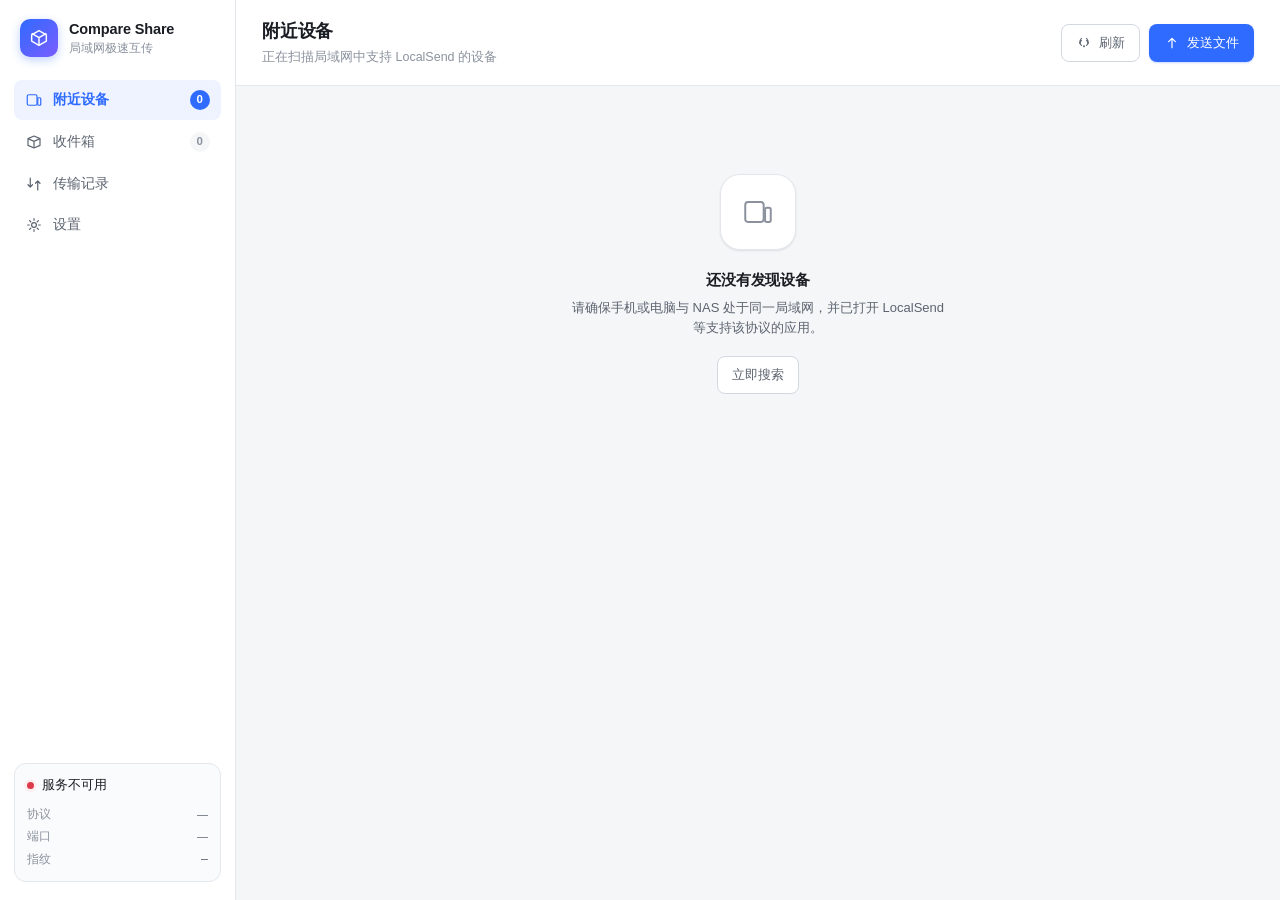
==== CompareShare/app/server/compareshare/webui/index.html @ 33d663fc "首个版本：基于 LocalSend v2.2 协议的飞牛 fnOS 互传应用 - 完整实现 LocalSend v2.2：多播发现、双向收发、会话管理、PIN 校验、SHA-256 校验 - 飞牛原生" ====
<!DOCTYPE html>
<html lang="zh-CN">
<head>
<meta charset="UTF-8">
<meta name="viewport" content="width=device-width, initial-scale=1.0">
<title>Compare Share</title>
<link rel="icon" href="images/icon_64.png">
<link rel="stylesheet" href="app.css">
</head>
<body>
<div class="app">
  <aside class="sidebar">
    <div class="brand">
      <div class="brand-mark">
        <svg viewBox="0 0 24 24" fill="none" aria-hidden="true">
          <path d="M4 8.5 12 4l8 4.5v7L12 20l-8-4.5v-7Z" stroke="currentColor" stroke-width="1.6" stroke-linejoin="round"/>
          <path d="M12 11.5 20 7m-8 4.5L4 7m8 4.5V20" stroke="currentColor" stroke-width="1.6" stroke-linejoin="round"/>
        </svg>
      </div>
      <div class="brand-text">
        <strong>Compare Share</strong>
        <span id="brandSub">局域网极速互传</span>
      </div>
    </div>

    <nav class="nav">
      <button class="nav-item is-active" data-view="devices">
        <svg viewBox="0 0 24 24" fill="none"><rect x="3" y="5" width="13" height="14" rx="2" stroke="currentColor" stroke-width="1.6"/><rect x="17" y="9" width="4" height="10" rx="1.2" stroke="currentColor" stroke-width="1.6"/></svg>
        <span>附近设备</span><em id="navPeerCount">0</em>
      </button>
      <button class="nav-item" data-view="inbox">
        <svg viewBox="0 0 24 24" fill="none"><path d="M4 7.5 12 4l8 3.5v9L12 20l-8-3.5v-9Z" stroke="currentColor" stroke-width="1.6" stroke-linejoin="round"/><path d="M4 7.5 12 11l8-3.5M12 11v9" stroke="currentColor" stroke-width="1.6"/></svg>
        <span>收件箱</span><em id="navFileCount">0</em>
      </button>
      <button class="nav-item" data-view="transfers">
        <svg viewBox="0 0 24 24" fill="none"><path d="M7 4v12m0 0-3-3m3 3 3-3M17 20V8m0 0 3 3m-3-3-3 3" stroke="currentColor" stroke-width="1.6" stroke-linecap="round" stroke-linejoin="round"/></svg>
        <span>传输记录</span>
      </button>
      <button class="nav-item" data-view="settings">
        <svg viewBox="0 0 24 24" fill="none"><circle cx="12" cy="12" r="3.2" stroke="currentColor" stroke-width="1.6"/><path d="M12 3.6v2.2M12 18.2v2.2M20.4 12h-2.2M5.8 12H3.6M17.9 6.1l-1.6 1.6M7.7 16.3l-1.6 1.6M17.9 17.9l-1.6-1.6M7.7 7.7 6.1 6.1" stroke="currentColor" stroke-width="1.6" stroke-linecap="round"/></svg>
        <span>设置</span>
      </button>
    </nav>

    <div class="status-card" id="statusCard">
      <div class="status-row"><span class="dot" id="statusDot"></span><span id="statusText">正在连接…</span></div>
      <dl class="status-meta">
        <div><dt>协议</dt><dd id="metaProtocol">—</dd></div>
        <div><dt>端口</dt><dd id="metaPort">—</dd></div>
        <div><dt>指纹</dt><dd id="metaFingerprint" class="mono">—</dd></div>
      </dl>
    </div>
  </aside>

  <main class="main">
    <header class="topbar">
      <div class="topbar-title">
        <h1 id="viewTitle">附近设备</h1>
        <p id="viewSub">正在扫描局域网中支持 LocalSend 的设备</p>
      </div>
      <div class="topbar-actions">
        <button class="btn btn-ghost" id="btnAnnounce" title="立即广播一次，加快设备发现">
          <svg viewBox="0 0 24 24" fill="none"><path d="M12 18.5a1.5 1.5 0 1 0 0-3 1.5 1.5 0 0 0 0 3Z" fill="currentColor"/><path d="M8.2 15.8a5.4 5.4 0 0 1 0-7.6M15.8 8.2a5.4 5.4 0 0 1 0 7.6M5.5 12.6a8.6 8.6 0 0 1 0-1.2M5.5 11.4a8.6 8.6 0 0 1 2.7-6.4M18.5 12.6a8.6 8.6 0 0 0 0-1.2M18.5 11.4a8.6 8.6 0 0 0-2.7-6.4" stroke="currentColor" stroke-width="1.6" stroke-linecap="round"/></svg>
          刷新
        </button>
        <button class="btn btn-primary" id="btnPickSend">
          <svg viewBox="0 0 24 24" fill="none"><path d="M12 19V5m0 0-5 5m5-5 5 5" stroke="currentColor" stroke-width="1.8" stroke-linecap="round" stroke-linejoin="round"/></svg>
          发送文件
        </button>
      </div>
    </header>

    <div class="content">
      <!-- 附近设备 -->
      <section class="view is-active" data-view="devices">
        <div id="peerList" class="peer-grid"></div>
        <div class="empty" id="peerEmpty">
          <div class="empty-art">
            <svg viewBox="0 0 24 24" fill="none"><rect x="3" y="5" width="13" height="14" rx="2" stroke="currentColor" stroke-width="1.4"/><rect x="17" y="9" width="4" height="10" rx="1.2" stroke="currentColor" stroke-width="1.4"/></svg>
          </div>
          <h3>还没有发现设备</h3>
          <p>请确保手机或电脑与 NAS 处于同一局域网，并已打开 LocalSend 等支持该协议的应用。</p>
          <button class="btn btn-ghost" id="btnAnnounce2">立即搜索</button>
        </div>
      </section>

      <!-- 收件箱 -->
      <section class="view" data-view="inbox">
        <div class="panel">
          <div class="panel-head">
            <div>
              <h2>已接收文件</h2>
              <p class="muted" id="inboxPath">—</p>
            </div>
            <button class="btn btn-ghost" id="btnRefreshFiles">刷新</button>
          </div>
          <div id="fileList" class="file-list"></div>
        </div>
      </section>

      <!-- 传输记录 -->
      <section class="view" data-view="transfers">
        <div class="panel">
          <div class="panel-head">
            <div>
              <h2>传输记录</h2>
              <p class="muted">最近 100 条收发记录</p>
            </div>
            <button class="btn btn-ghost" id="btnRefreshTransfers">刷新</button>
          </div>
          <div id="transferList" class="transfer-list"></div>
        </div>
      </section>

      <!-- 设置 -->
      <section class="view" data-view="settings">
        <div class="panel">
          <div class="panel-head"><div><h2>设备信息</h2><p class="muted">在其它设备的互传列表里显示的名字</p></div></div>
          <div class="form-row">
            <label for="inpAlias">设备名称</label>
            <input id="inpAlias" type="text" placeholder="例如：书房 NAS">
          </div>
          <div class="form-row">
            <label for="selType">设备类型</label>
            <select id="selType">
              <option value="server">服务器</option>
              <option value="desktop">桌面电脑</option>
              <option value="headless">无头设备</option>
              <option value="mobile">移动设备</option>
            </select>
          </div>
        </div>

        <div class="panel">
          <div class="panel-head"><div><h2>接收目录</h2><p class="muted">收到的文件保存位置</p></div></div>
          <div class="form-row">
            <label for="inpDownloadDir">下载目录</label>
            <input id="inpDownloadDir" type="text" placeholder="/vol1/1000/音乐">
          </div>

          <div class="auth-box" id="authBox">
            <div class="auth-head">
              <h3>飞牛目录授权</h3>
              <span class="auth-state" id="authState">检测中…</span>
            </div>
            <p class="muted auth-desc">
              应用以独立的包用户身份运行，访问个人目录需要先在飞牛系统中授权。
            </p>
            <div class="auth-paths" id="authPaths"></div>
            <ol class="auth-guide" id="authGuide" hidden>
              <li>打开 <strong>应用中心 → 已安装</strong></li>
              <li>找到 <strong>Compare Share</strong>，点击 <strong>应用设置</strong></li>
              <li>进入 <strong>访问权限</strong>，点击 <strong>选择允许访问的文件夹</strong></li>
              <li>选中要存放接收文件的目录（如 <code>/vol1/1000/音乐</code>），保存后回到本页点「刷新授权状态」</li>
            </ol>
            <div class="auth-actions">
              <button class="btn btn-primary" id="btnPickDir">选择并授权目录</button>
              <button class="btn btn-ghost" id="btnAuthCurrent">授权当前路径</button>
              <button class="btn btn-ghost" id="btnRefreshAuth">刷新授权状态</button>
              <button class="btn btn-ghost" id="btnOpenAppSetting">打开系统应用设置</button>
            </div>
            <p class="auth-hint" id="authHint"></p>
          </div>
        </div>

        <div class="panel">
          <div class="panel-head"><div><h2>传输安全</h2><p class="muted">控制传输是否加密与是否需要确认</p></div></div>
          <div class="switch-row">
            <div><strong>HTTPS 加密</strong><p class="muted">使用自签证书加密传输内容，对端首次连接需确认指纹</p></div>
            <label class="switch"><input type="checkbox" id="chkHttps"><span></span></label>
          </div>
          <div class="switch-row">
            <div><strong>自动接收</strong><p class="muted">关闭后，对方发送时需在本页确认</p></div>
            <label class="switch"><input type="checkbox" id="chkAutoAccept"><span></span></label>
          </div>
          <div class="switch-row">
            <div><strong>接收 PIN 码</strong><p class="muted">开启后，发送方需输入 PIN 才能传输</p></div>
            <label class="switch"><input type="checkbox" id="chkPin"><span></span></label>
          </div>
          <div class="pin-row" id="pinRow" hidden>
            <span class="pin-value mono" id="pinValue">------</span>
            <button class="btn btn-ghost" id="btnNewPin">重新生成</button>
          </div>
        </div>

        <div class="panel">
          <div class="panel-head"><div><h2>网络</h2><p class="muted">协议监听端口与广播间隔</p></div></div>
          <div class="form-row">
            <label for="inpPort">协议端口</label>
            <input id="inpPort" type="number" min="1" max="65535" placeholder="53317">
          </div>
          <p class="muted small">LocalSend 默认使用 53317。修改后其它设备需手动指定端口才能发现本机。</p>
        </div>

        <div class="save-bar">
          <span id="saveHint" class="muted"></span>
          <button class="btn btn-primary" id="btnSaveConfig">保存设置</button>
        </div>
      </section>
    </div>
  </main>
</div>

<!-- 发送对话框 -->
<div class="modal" id="sendModal" hidden>
  <div class="modal-card">
    <header class="modal-head">
      <h2>发送到 <span id="sendTargetName">—</span></h2>
      <button class="icon-btn" id="btnCloseSend" aria-label="关闭">
        <svg viewBox="0 0 24 24" fill="none"><path d="m6 6 12 12M18 6 6 18" stroke="currentColor" stroke-width="1.8" stroke-linecap="round"/></svg>
      </button>
    </header>
    <div class="modal-body">
      <div class="crumb" id="browseCrumb"><span class="muted">选择一个目录</span></div>
      <div class="browse" id="browseList"></div>
    </div>
    <footer class="modal-foot">
      <span class="muted" id="sendSelection">未选择文件</span>
      <div class="modal-foot-actions">
        <button class="btn btn-ghost" id="btnCancelSend">取消</button>
        <button class="btn btn-primary" id="btnConfirmSend" disabled>开始发送</button>
      </div>
    </footer>
  </div>
</div>

<div class="toasts" id="toasts"></div>

<script src="app.js"></script>
</body>
</html>
---- CompareShare/app/server/compareshare/webui/app.css ----
/* Compare Share —— 桌面应用级界面样式 */

:root {
  --bg: #f5f6f8;
  --surface: #ffffff;
  --surface-2: #fafbfc;
  --border: #e4e7ec;
  --border-strong: #d3d8e0;
  --text: #1a1d23;
  --text-2: #5c6470;
  --text-3: #8b929e;
  --accent: #2f6bff;
  --accent-hover: #1f56e0;
  --accent-soft: #eef3ff;
  --success: #17a673;
  --success-soft: #e9f8f2;
  --warn: #d98216;
  --warn-soft: #fdf4e7;
  --danger: #dc3a4b;
  --danger-soft: #fdeef0;
  --radius: 12px;
  --radius-sm: 8px;
  --shadow-sm: 0 1px 2px rgba(16, 24, 40, .06), 0 1px 3px rgba(16, 24, 40, .04);
  --shadow: 0 4px 12px rgba(16, 24, 40, .08), 0 1px 3px rgba(16, 24, 40, .04);
  --shadow-lg: 0 16px 40px rgba(16, 24, 40, .16);
  --sidebar-w: 236px;
}

@media (prefers-color-scheme: dark) {
  :root {
    --bg: #14161a;
    --surface: #1c1f24;
    --surface-2: #21252b;
    --border: #2b3037;
    --border-strong: #3a4048;
    --text: #e9ecf0;
    --text-2: #a4acb8;
    --text-3: #737b87;
    --accent: #5a8bff;
    --accent-hover: #7099ff;
    --accent-soft: #1e2a44;
    --success: #3dc394;
    --success-soft: #16302a;
    --warn: #e0a04a;
    --warn-soft: #33281a;
    --danger: #f0616f;
    --danger-soft: #382024;
    --shadow-sm: 0 1px 2px rgba(0, 0, 0, .3);
    --shadow: 0 4px 12px rgba(0, 0, 0, .35);
    --shadow-lg: 0 16px 40px rgba(0, 0, 0, .5);
  }
}

* { box-sizing: border-box; }

html, body {
  margin: 0; padding: 0; height: 100%;
  background: var(--bg); color: var(--text);
  font-family: -apple-system, BlinkMacSystemFont, "Segoe UI", "PingFang SC",
    "Hiragino Sans GB", "Microsoft YaHei", "Source Han Sans SC", sans-serif;
  font-size: 14px; line-height: 1.55;
  -webkit-font-smoothing: antialiased;
}

.mono { font-family: ui-monospace, SFMono-Regular, "SF Mono", Menlo, Consolas, monospace; }
.muted { color: var(--text-2); }
.small { font-size: 12.5px; }
h1, h2, h3 { margin: 0; font-weight: 650; letter-spacing: -.01em; }

.app { display: flex; height: 100vh; overflow: hidden; }

/* ---------- 侧栏 ---------- */

.sidebar {
  width: var(--sidebar-w); flex: 0 0 var(--sidebar-w);
  background: var(--surface); border-right: 1px solid var(--border);
  display: flex; flex-direction: column; padding: 18px 14px;
  gap: 22px; overflow-y: auto;
}

.brand { display: flex; align-items: center; gap: 11px; padding: 0 6px; }
.brand-mark {
  width: 38px; height: 38px; border-radius: 10px; flex: 0 0 38px;
  background: linear-gradient(135deg, var(--accent), #7b5cff);
  color: #fff; display: grid; place-items: center;
  box-shadow: 0 3px 10px rgba(47, 107, 255, .3);
}
.brand-mark svg { width: 22px; height: 22px; }
.brand-text { display: flex; flex-direction: column; min-width: 0; }
.brand-text strong { font-size: 14.5px; font-weight: 680; letter-spacing: -.01em; }
.brand-text span { font-size: 11.5px; color: var(--text-3); }

.nav { display: flex; flex-direction: column; gap: 2px; }
.nav-item {
  display: flex; align-items: center; gap: 10px;
  padding: 9px 11px; border: none; border-radius: var(--radius-sm);
  background: transparent; color: var(--text-2);
  font: inherit; font-weight: 500; text-align: left; cursor: pointer;
  transition: background .13s, color .13s;
}
.nav-item svg { width: 18px; height: 18px; flex: 0 0 18px; }
.nav-item span { flex: 1; }
.nav-item em {
  font-style: normal; font-size: 11.5px; font-weight: 600;
  background: var(--bg); color: var(--text-3);
  padding: 1px 7px; border-radius: 20px; min-width: 20px; text-align: center;
}
.nav-item:hover { background: var(--surface-2); color: var(--text); }
.nav-item.is-active { background: var(--accent-soft); color: var(--accent); font-weight: 600; }
.nav-item.is-active em { background: var(--accent); color: #fff; }

.status-card {
  margin-top: auto; background: var(--surface-2);
  border: 1px solid var(--border); border-radius: var(--radius); padding: 12px;
}
.status-row { display: flex; align-items: center; gap: 8px; font-size: 12.5px; font-weight: 550; }
.dot {
  width: 7px; height: 7px; border-radius: 50%; flex: 0 0 7px;
  background: var(--text-3); transition: background .2s;
}
.dot.ok { background: var(--success); box-shadow: 0 0 0 3px var(--success-soft); }
.dot.err { background: var(--danger); box-shadow: 0 0 0 3px var(--danger-soft); }
.status-meta { margin: 10px 0 0; display: flex; flex-direction: column; gap: 5px; }
.status-meta > div { display: flex; justify-content: space-between; gap: 8px; font-size: 11.5px; }
.status-meta dt { color: var(--text-3); }
.status-meta dd {
  margin: 0; color: var(--text-2); max-width: 130px;
  overflow: hidden; text-overflow: ellipsis; white-space: nowrap;
}

/* ---------- 主区 ---------- */

.main { flex: 1; display: flex; flex-direction: column; min-width: 0; }
.topbar {
  display: flex; align-items: center; justify-content: space-between;
  gap: 20px; padding: 18px 26px; border-bottom: 1px solid var(--border);
  background: var(--surface);
}
.topbar-title h1 { font-size: 18px; }
.topbar-title p { margin: 2px 0 0; font-size: 12.5px; color: var(--text-3); }
.topbar-actions { display: flex; gap: 9px; flex: 0 0 auto; }

.content { flex: 1; overflow-y: auto; padding: 24px 26px 40px; }
.view { display: none; animation: fade .22s ease; }
.view.is-active { display: block; }
@keyframes fade { from { opacity: 0; transform: translateY(5px); } to { opacity: 1; transform: none; } }

/* ---------- 按钮 ---------- */

.btn {
  display: inline-flex; align-items: center; gap: 7px;
  padding: 8px 14px; border-radius: var(--radius-sm);
  border: 1px solid transparent; font: inherit; font-weight: 550; font-size: 13px;
  cursor: pointer; white-space: nowrap; transition: background .13s, border-color .13s, transform .1s;
}
.btn svg { width: 16px; height: 16px; }
.btn:active { transform: scale(.985); }
.btn:disabled { opacity: .5; cursor: not-allowed; transform: none; }
.btn-primary { background: var(--accent); color: #fff; box-shadow: 0 1px 2px rgba(47,107,255,.25); }
.btn-primary:hover:not(:disabled) { background: var(--accent-hover); }
.btn-ghost { background: var(--surface); color: var(--text-2); border-color: var(--border-strong); }
.btn-ghost:hover:not(:disabled) { background: var(--surface-2); color: var(--text); border-color: var(--text-3); }
.icon-btn {
  width: 30px; height: 30px; border-radius: var(--radius-sm); border: none;
  background: transparent; color: var(--text-3); cursor: pointer; display: grid; place-items: center;
}
.icon-btn svg { width: 17px; height: 17px; }
.icon-btn:hover { background: var(--bg); color: var(--text); }

/* ---------- 设备卡片 ---------- */

.peer-grid { display: grid; grid-template-columns: repeat(auto-fill, minmax(258px, 1fr)); gap: 14px; }
.peer-card {
  background: var(--surface); border: 1px solid var(--border); border-radius: var(--radius);
  padding: 16px; display: flex; flex-direction: column; gap: 13px;
  box-shadow: var(--shadow-sm); transition: box-shadow .16s, border-color .16s, transform .16s;
}
.peer-card:hover { box-shadow: var(--shadow); border-color: var(--border-strong); transform: translateY(-1px); }
.peer-top { display: flex; align-items: center; gap: 12px; }
.peer-avatar {
  width: 42px; height: 42px; flex: 0 0 42px; border-radius: 11px;
  display: grid; place-items: center; font-size: 17px; font-weight: 650; color: #fff;
  background: linear-gradient(135deg, var(--accent), #7b5cff);
}
.peer-meta { min-width: 0; flex: 1; }
.peer-name {
  font-weight: 620; font-size: 14.5px; overflow: hidden;
  text-overflow: ellipsis; white-space: nowrap;
}
.peer-sub { font-size: 12px; color: var(--text-3); display: flex; align-items: center; gap: 6px; }
.peer-badge {
  font-size: 10.5px; font-weight: 600; padding: 2px 7px; border-radius: 20px;
  background: var(--success-soft); color: var(--success);
}
.peer-badge.off { background: var(--bg); color: var(--text-3); }
.peer-info { display: flex; flex-direction: column; gap: 3px; font-size: 12px; color: var(--text-2); }
.peer-info code {
  font-family: ui-monospace, monospace; font-size: 11.5px;
  background: var(--bg); padding: 1px 5px; border-radius: 4px;
}
.peer-card .btn { width: 100%; justify-content: center; }

/* ---------- 空态 ---------- */

.empty { text-align: center; padding: 64px 20px; max-width: 420px; margin: 0 auto; }
.empty-art {
  width: 76px; height: 76px; margin: 0 auto 18px; border-radius: 20px;
  background: var(--surface); border: 1px solid var(--border);
  display: grid; place-items: center; color: var(--text-3); box-shadow: var(--shadow-sm);
}
.empty-art svg { width: 34px; height: 34px; }
.empty h3 { font-size: 15px; margin-bottom: 6px; }
.empty p { color: var(--text-2); font-size: 13px; margin: 0 0 18px; }

/* ---------- 面板 ---------- */

.panel {
  background: var(--surface); border: 1px solid var(--border);
  border-radius: var(--radius); padding: 18px 20px; margin-bottom: 16px;
  box-shadow: var(--shadow-sm);
}
.panel-head {
  display: flex; align-items: flex-start; justify-content: space-between;
  gap: 16px; margin-bottom: 16px;
}
.panel-head h2 { font-size: 15px; }
.panel-head p { margin: 2px 0 0; font-size: 12.5px; }

.form-row { display: flex; align-items: center; gap: 16px; margin-bottom: 14px; }
.form-row label { flex: 0 0 92px; font-size: 13px; font-weight: 550; color: var(--text-2); }
.form-row input, .form-row select {
  flex: 1; padding: 9px 12px; border-radius: var(--radius-sm);
  border: 1px solid var(--border-strong); background: var(--surface-2);
  color: var(--text); font: inherit; font-size: 13px; min-width: 0;
  transition: border-color .13s, box-shadow .13s;
}
.form-row input:focus, .form-row select:focus {
  outline: none; border-color: var(--accent);
  box-shadow: 0 0 0 3px var(--accent-soft); background: var(--surface);
}

.switch-row {
  display: flex; align-items: center; justify-content: space-between;
  gap: 20px; padding: 12px 0; border-bottom: 1px solid var(--border);
}
.switch-row:last-child { border-bottom: none; padding-bottom: 0; }
.switch-row strong { font-size: 13.5px; font-weight: 580; display: block; }
.switch-row p { margin: 1px 0 0; font-size: 12px; }
.switch { position: relative; width: 42px; height: 24px; flex: 0 0 42px; cursor: pointer; }
.switch input { position: absolute; opacity: 0; width: 0; height: 0; }
.switch span {
  position: absolute; inset: 0; border-radius: 20px; background: var(--border-strong);
  transition: background .18s;
}
.switch span::after {
  content: ""; position: absolute; top: 3px; left: 3px;
  width: 18px; height: 18px; border-radius: 50%; background: #fff;
  box-shadow: 0 1px 3px rgba(0,0,0,.2); transition: transform .18s;
}
.switch input:checked + span { background: var(--accent); }
.switch input:checked + span::after { transform: translateX(18px); }

.pin-row { display: flex; align-items: center; gap: 12px; padding-top: 12px; }
.pin-value {
  font-size: 21px; font-weight: 650; letter-spacing: .16em;
  background: var(--accent-soft); color: var(--accent);
  padding: 6px 15px; border-radius: var(--radius-sm);
}

/* ---------- 飞牛授权 ---------- */

.auth-box {
  margin-top: 16px; padding: 15px 16px;
  background: var(--success-soft); border: 1px solid transparent;
  border-radius: var(--radius);
}
.auth-box.warn { background: var(--warn-soft); }
.auth-box.err { background: var(--danger-soft); }
.auth-head { display: flex; align-items: center; justify-content: space-between; gap: 12px; }
.auth-head h3 { font-size: 13.5px; }
.auth-state {
  font-size: 12px; font-weight: 600; padding: 3px 10px;
  border-radius: 20px; background: rgba(23,166,115,.14); color: var(--success);
}
.auth-box.warn .auth-state { background: rgba(217,130,22,.14); color: var(--warn); }
.auth-box.err .auth-state { background: rgba(220,58,75,.14); color: var(--danger); }
.auth-desc { margin: 6px 0 0; font-size: 12.5px; }
.auth-paths { display: flex; flex-direction: column; gap: 5px; margin-top: 11px; }
.auth-path {
  display: flex; align-items: center; gap: 8px; font-size: 12.5px;
  background: var(--surface); padding: 7px 11px; border-radius: var(--radius-sm);
  border: 1px solid var(--border);
}
.auth-path svg { width: 14px; height: 14px; color: var(--success); flex: 0 0 14px; }
.auth-path .p { font-family: ui-monospace, monospace; font-size: 11.5px; color: var(--text-2);
  overflow: hidden; text-overflow: ellipsis; white-space: nowrap; }
.auth-actions { display: flex; flex-wrap: wrap; gap: 8px; margin-top: 13px; }
.auth-hint { margin: 10px 0 0; font-size: 12px; color: var(--text-2); min-height: 18px; }

.auth-guide {
  margin: 12px 0 0; padding: 12px 14px 12px 30px;
  background: var(--surface); border: 1px solid var(--border);
  border-radius: var(--radius-sm); font-size: 12.5px; color: var(--text-2);
}
.auth-guide li { margin: 3px 0; }
.auth-guide li::marker { color: var(--text-3); }
.auth-guide strong { color: var(--text); font-weight: 600; }
.auth-guide code {
  font-family: ui-monospace, monospace; font-size: 11.5px;
  background: var(--bg); padding: 1px 5px; border-radius: 4px; color: var(--text);
}

/* ---------- 列表 ---------- */

.file-list, .transfer-list { display: flex; flex-direction: column; }
.list-row {
  display: flex; align-items: center; gap: 13px;
  padding: 11px 4px; border-bottom: 1px solid var(--border);
}
.list-row:last-child { border-bottom: none; }
.list-icon {
  width: 36px; height: 36px; flex: 0 0 36px; border-radius: 9px;
  background: var(--surface-2); border: 1px solid var(--border);
  display: grid; place-items: center; color: var(--text-3);
}
.list-icon svg { width: 17px; height: 17px; }
.list-icon.in { background: var(--success-soft); color: var(--success); border-color: transparent; }
.list-icon.out { background: var(--accent-soft); color: var(--accent); border-color: transparent; }
.list-main { flex: 1; min-width: 0; }
.list-title {
  font-size: 13.5px; font-weight: 550; overflow: hidden;
  text-overflow: ellipsis; white-space: nowrap;
}
.list-sub { font-size: 11.5px; color: var(--text-3); display: flex; gap: 10px; flex-wrap: wrap; }
.list-actions { display: flex; align-items: center; gap: 8px; flex: 0 0 auto; }
.list-empty { padding: 34px 10px; text-align: center; color: var(--text-3); font-size: 13px; }

.state-pill {
  font-size: 11px; font-weight: 600; padding: 2px 9px; border-radius: 20px;
  background: var(--bg); color: var(--text-2);
}
.state-pill.done { background: var(--success-soft); color: var(--success); }
.state-pill.failed { background: var(--danger-soft); color: var(--danger); }
.state-pill.transferring, .state-pill.connecting, .state-pill.preparing {
  background: var(--accent-soft); color: var(--accent);
}

.save-bar {
  display: flex; align-items: center; justify-content: flex-end; gap: 14px;
  padding: 4px 0 8px;
}

/* ---------- 弹窗 ---------- */

.modal {
  position: fixed; inset: 0; background: rgba(16, 24, 40, .45);
  display: grid; place-items: center; padding: 24px; z-index: 50;
  backdrop-filter: blur(2px); animation: fade .16s ease;
}
.modal[hidden] { display: none; }
.modal-card {
  width: min(660px, 100%); max-height: 82vh; background: var(--surface);
  border-radius: 16px; box-shadow: var(--shadow-lg);
  display: flex; flex-direction: column; overflow: hidden;
  animation: pop .19s cubic-bezier(.2, .9, .3, 1);
}
@keyframes pop { from { opacity: 0; transform: scale(.97) translateY(8px); } to { opacity: 1; transform: none; } }
.modal-head {
  display: flex; align-items: center; justify-content: space-between;
  gap: 16px; padding: 17px 20px; border-bottom: 1px solid var(--border);
}
.modal-head h2 { font-size: 15.5px; }
.modal-body { flex: 1; overflow-y: auto; padding: 14px 20px; }
.modal-foot {
  display: flex; align-items: center; justify-content: space-between;
  gap: 16px; padding: 14px 20px; border-top: 1px solid var(--border);
  background: var(--surface-2);
}
.modal-foot-actions { display: flex; gap: 9px; }

.crumb {
  font-size: 12.5px; padding: 8px 11px; background: var(--surface-2);
  border: 1px solid var(--border); border-radius: var(--radius-sm);
  margin-bottom: 10px; overflow-x: auto; white-space: nowrap;
}
.crumb button {
  border: none; background: none; color: var(--accent); cursor: pointer;
  font: inherit; font-size: 12.5px; padding: 0 3px;
}
.browse { display: flex; flex-direction: column; min-height: 180px; }
.browse-row {
  display: flex; align-items: center; gap: 11px; padding: 9px 10px;
  border-radius: var(--radius-sm); cursor: pointer; border: none;
  background: none; font: inherit; text-align: left; width: 100%;
  transition: background .12s;
}
.browse-row:hover { background: var(--surface-2); }
.browse-row.is-picked { background: var(--accent-soft); }
.browse-row svg { width: 17px; height: 17px; color: var(--text-3); flex: 0 0 17px; }
.browse-row.dir svg { color: var(--accent); }
.browse-row .nm { flex: 1; font-size: 13.5px; overflow: hidden; text-overflow: ellipsis; white-space: nowrap; }
.browse-row .sz { font-size: 11.5px; color: var(--text-3); }

/* ---------- Toast ---------- */

.toasts {
  position: fixed; bottom: 22px; right: 22px; z-index: 100;
  display: flex; flex-direction: column; gap: 9px; align-items: flex-end;
}
.toast {
  background: var(--surface); border: 1px solid var(--border);
  border-left: 3px solid var(--accent); border-radius: var(--radius-sm);
  padding: 11px 15px; box-shadow: var(--shadow); font-size: 13px;
  max-width: 360px; animation: slide .22s ease;
}
.toast.ok { border-left-color: var(--success); }
.toast.err { border-left-color: var(--danger); }
@keyframes slide { from { opacity: 0; transform: translateX(16px); } to { opacity: 1; transform: none; } }

@media (max-width: 760px) {
  .sidebar { position: fixed; inset: 0 auto 0 0; z-index: 40; transform: translateX(-100%); }
  .topbar { padding: 14px 16px; }
  .content { padding: 16px; }
  .form-row { flex-direction: column; align-items: stretch; gap: 6px; }
  .form-row label { flex: none; }
}
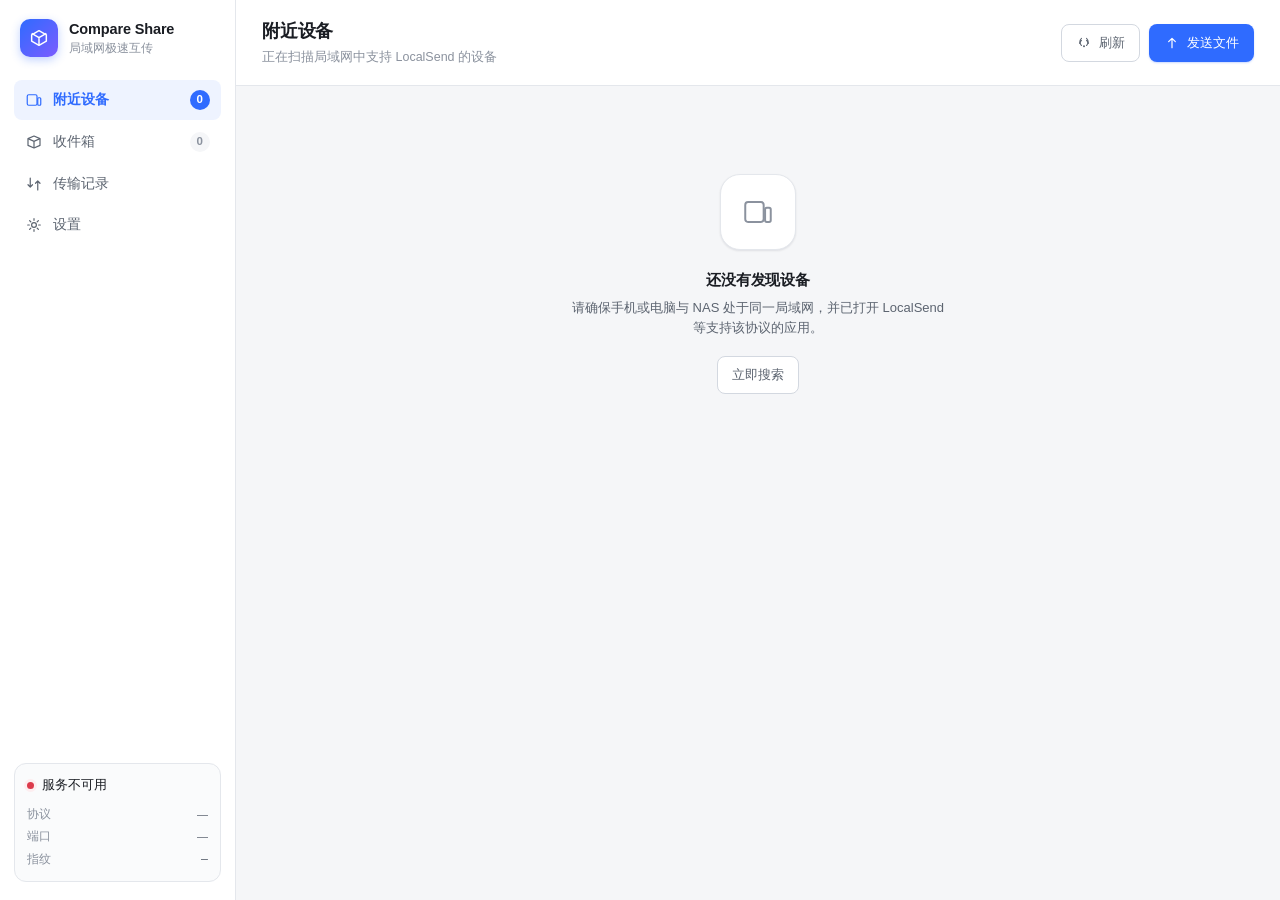
==== commit eb6f78f3: "v1.2.0：新增浏览器上传页（手机免安装传文件）" ====
--- a/CompareShare/app/server/compareshare/webui/index.html
+++ b/CompareShare/app/server/compareshare/webui/index.html
@@ -164,6 +164,25 @@
         </div>
 
         <div class="panel">
+          <div class="panel-head"><div><h2>浏览器上传</h2><p class="muted">手机不装应用，用浏览器即可传文件</p></div></div>
+          <div class="switch-row">
+            <div><strong>开启上传页</strong><p class="muted">开启后，手机浏览器打开下方地址即可发送文件</p></div>
+            <label class="switch"><input type="checkbox" id="chkWebUpload"><span></span></label>
+          </div>
+          <div class="upload-row" id="uploadRow">
+            <div class="qr-box" id="qrBox"></div>
+            <div class="qr-side">
+              <p class="muted small">手机扫码直达，或手动输入地址：</p>
+              <code class="upload-url" id="uploadUrl">—</code>
+              <div class="qr-actions">
+                <button class="btn btn-ghost" id="btnCopyUrl">复制地址</button>
+                <button class="btn btn-ghost" id="btnOpenUpload">打开上传页</button>
+              </div>
+            </div>
+          </div>
+        </div>
+
+        <div class="panel">
           <div class="panel-head"><div><h2>传输安全</h2><p class="muted">控制传输是否加密与是否需要确认</p></div></div>
           <div class="switch-row">
             <div><strong>HTTPS 加密</strong><p class="muted">使用自签证书加密传输内容，对端首次连接需确认指纹</p></div>
--- a/CompareShare/app/server/compareshare/webui/app.css
+++ b/CompareShare/app/server/compareshare/webui/app.css
@@ -291,6 +291,8 @@
   background: var(--surface); padding: 7px 11px; border-radius: var(--radius-sm);
   border: 1px solid var(--border);
 }
+.auth-path[data-path] { cursor: pointer; transition: border-color .13s, background .13s; }
+.auth-path[data-path]:hover { border-color: var(--accent); background: var(--accent-soft); }
 .auth-path svg { width: 14px; height: 14px; color: var(--success); flex: 0 0 14px; }
 .auth-path .p { font-family: ui-monospace, monospace; font-size: 11.5px; color: var(--text-2);
   overflow: hidden; text-overflow: ellipsis; white-space: nowrap; }
@@ -308,6 +310,33 @@
 .auth-guide code {
   font-family: ui-monospace, monospace; font-size: 11.5px;
   background: var(--bg); padding: 1px 5px; border-radius: 4px; color: var(--text);
+}
+
+/* ---------- 浏览器上传 ---------- */
+
+.upload-row { display: flex; gap: 18px; align-items: center; margin-top: 14px; }
+.qr-box {
+  flex: 0 0 148px; width: 148px; height: 148px;
+  background: #fff; border: 1px solid var(--border);
+  border-radius: var(--radius-sm); padding: 8px;
+  display: grid; place-items: center; overflow: hidden;
+}
+.qr-box svg { width: 100%; height: 100%; display: block; }
+.qr-box:empty::after {
+  content: "二维码加载中…"; font-size: 12px; color: #8b929e;
+}
+.qr-side { flex: 1; min-width: 0; display: flex; flex-direction: column; gap: 8px; }
+.upload-url {
+  font-family: ui-monospace, monospace; font-size: 12.5px;
+  background: var(--surface-2); border: 1px solid var(--border);
+  padding: 9px 11px; border-radius: var(--radius-sm);
+  color: var(--text); word-break: break-all; line-height: 1.5;
+}
+.qr-actions { display: flex; gap: 8px; flex-wrap: wrap; }
+
+@media (max-width: 620px) {
+  .upload-row { flex-direction: column; align-items: stretch; }
+  .qr-box { flex: none; align-self: center; }
 }
 
 /* ---------- 列表 ---------- */
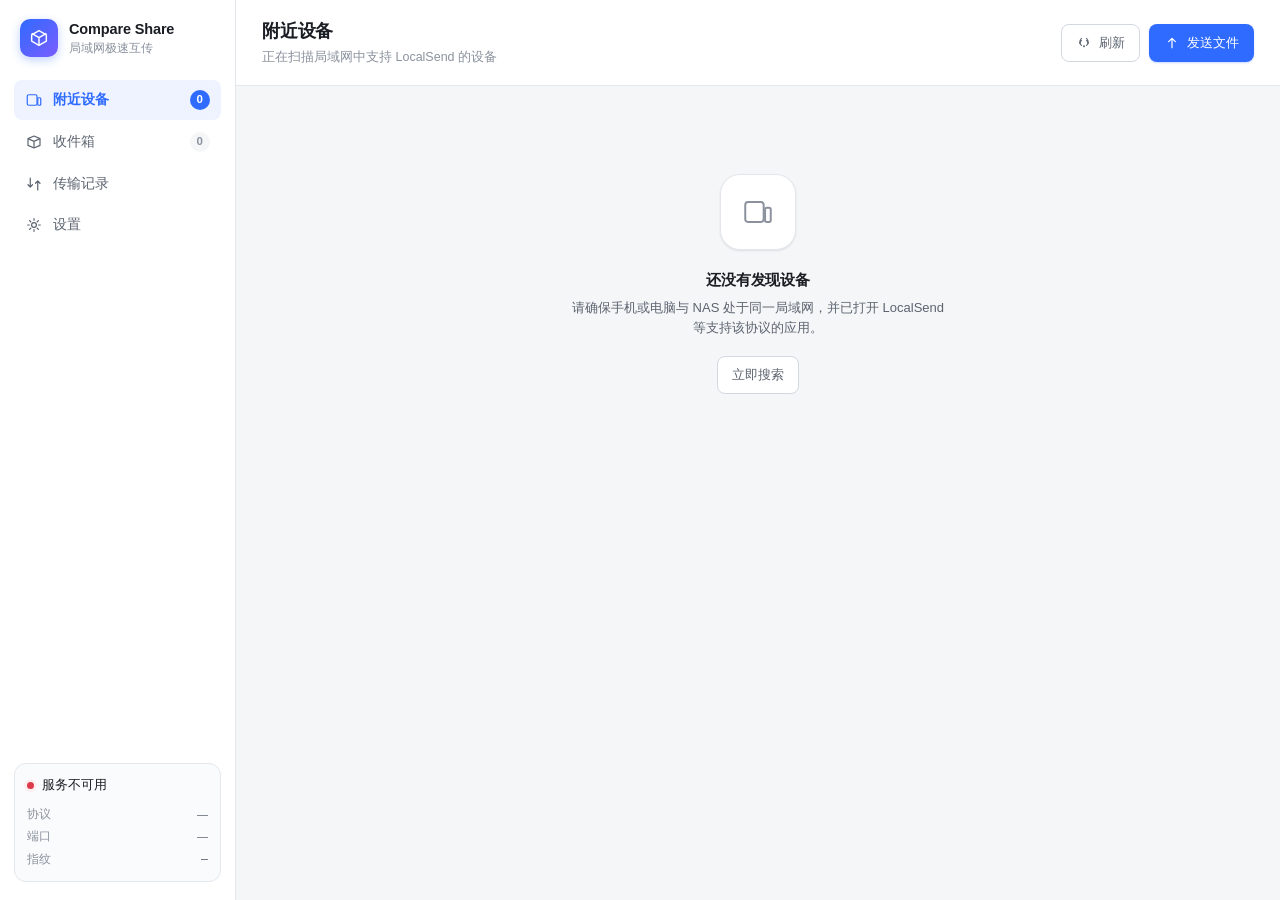
==== commit 9e623922: "v1.2.2" ====
--- a/CompareShare/app/server/compareshare/webui/index.html
+++ b/CompareShare/app/server/compareshare/webui/index.html
@@ -136,7 +136,11 @@
           <div class="form-row">
             <label for="inpDownloadDir">下载目录</label>
             <input id="inpDownloadDir" type="text" placeholder="/vol1/1000/音乐">
-          </div>
+            <button class="btn btn-primary" id="btnSaveDir">保存</button>
+          </div>
+          <p class="muted small" id="dirHint">
+            修改后请点「保存」；也可从下方已授权的目录中点击填入。
+          </p>
 
           <div class="auth-box" id="authBox">
             <div class="auth-head">
@@ -213,7 +217,7 @@
 
         <div class="save-bar">
           <span id="saveHint" class="muted"></span>
-          <button class="btn btn-primary" id="btnSaveConfig">保存设置</button>
+          <button class="btn btn-primary" id="btnSaveConfig">保存其它设置</button>
         </div>
       </section>
     </div>
--- a/CompareShare/app/server/compareshare/webui/app.css
+++ b/CompareShare/app/server/compareshare/webui/app.css
@@ -238,6 +238,9 @@
   outline: none; border-color: var(--accent);
   box-shadow: 0 0 0 3px var(--accent-soft); background: var(--surface);
 }
+/* 输入框旁的即时保存按钮 */
+.form-row .btn { flex: 0 0 auto; }
+.warn-text { color: var(--danger) !important; }
 
 .switch-row {
   display: flex; align-items: center; justify-content: space-between;
